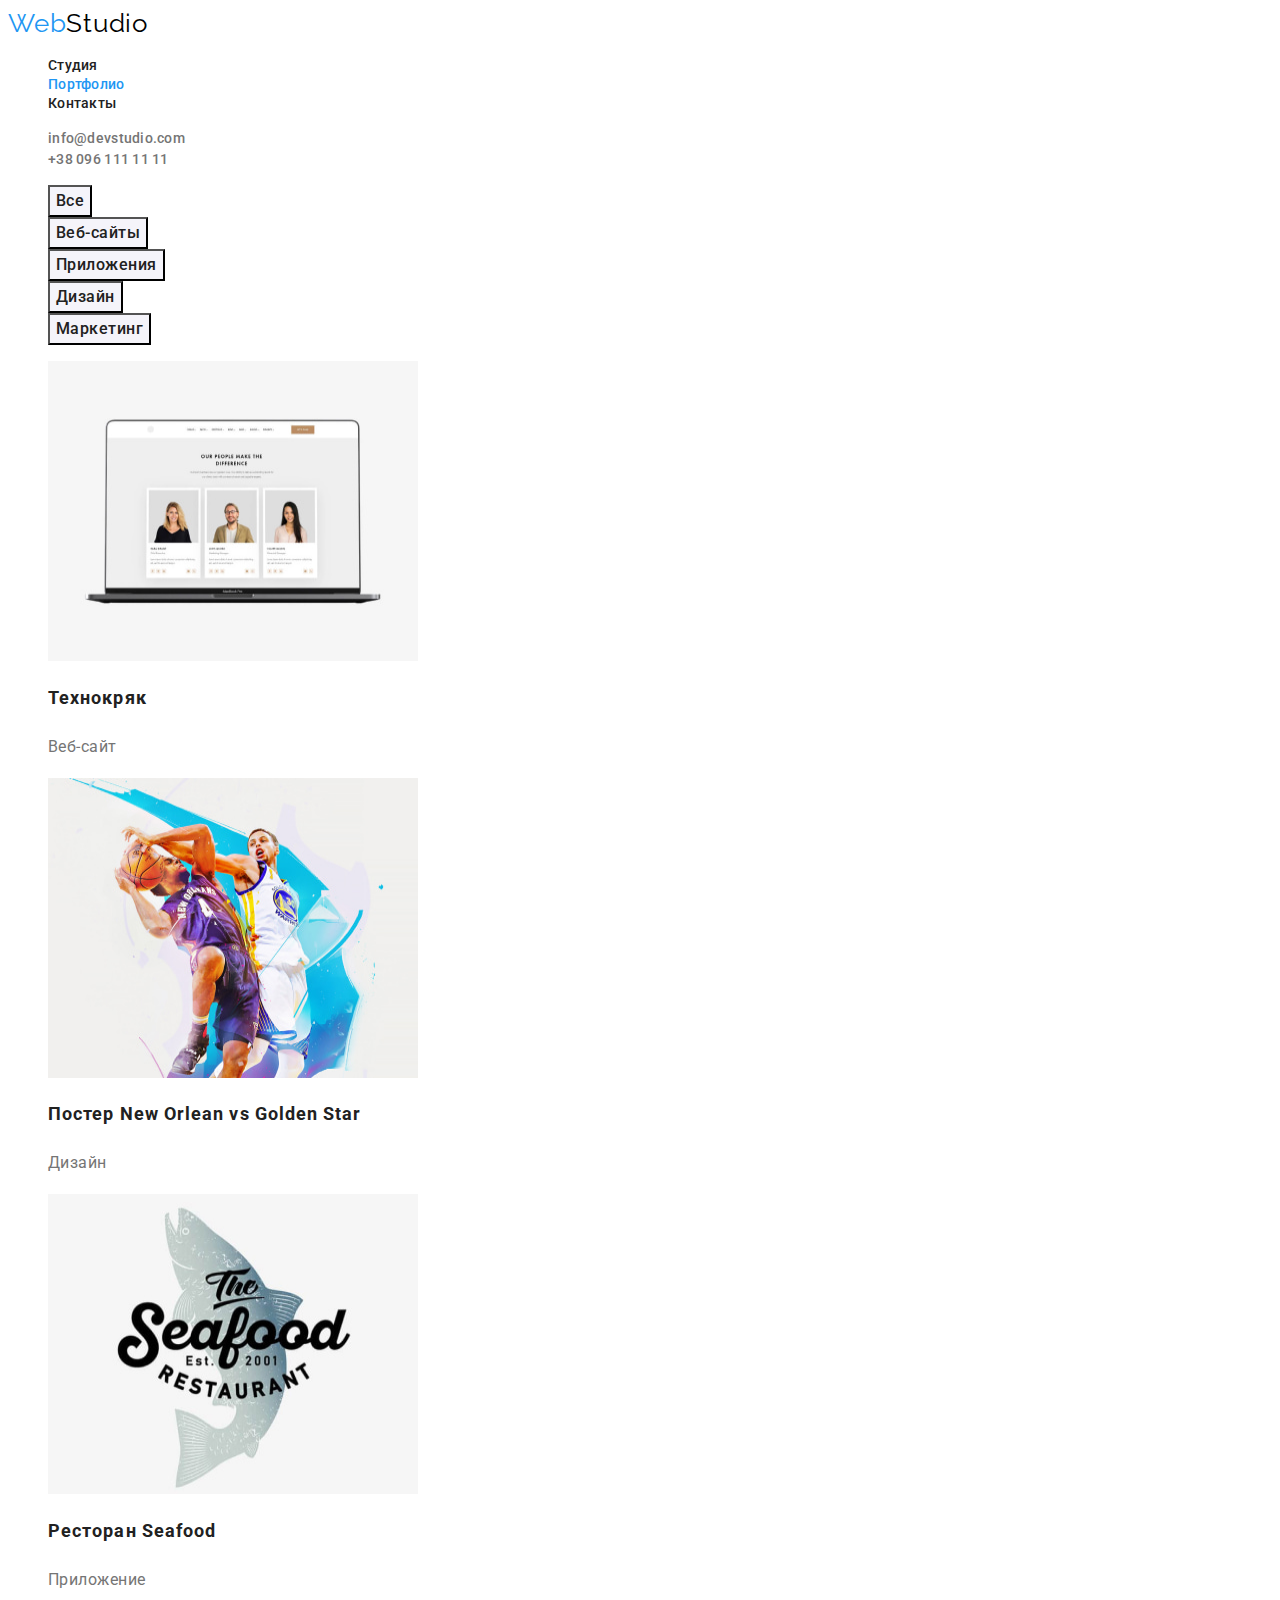
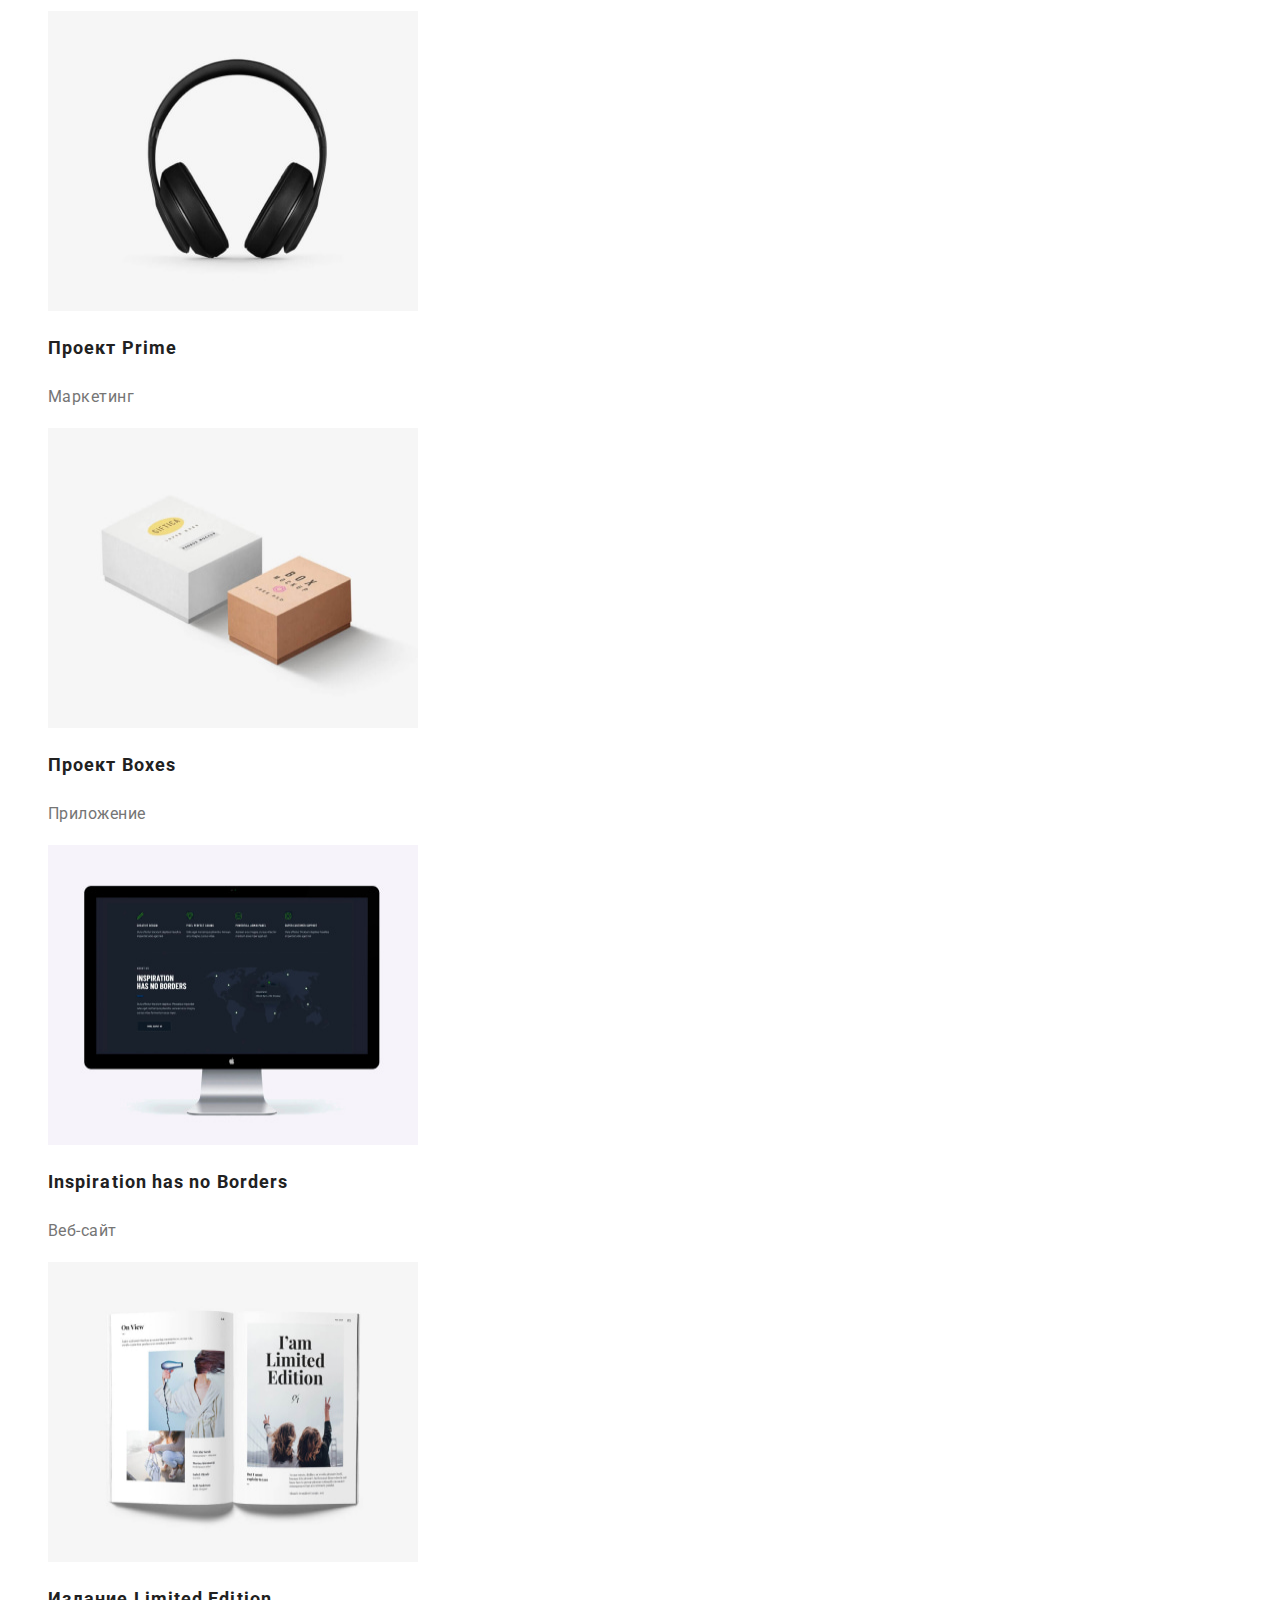
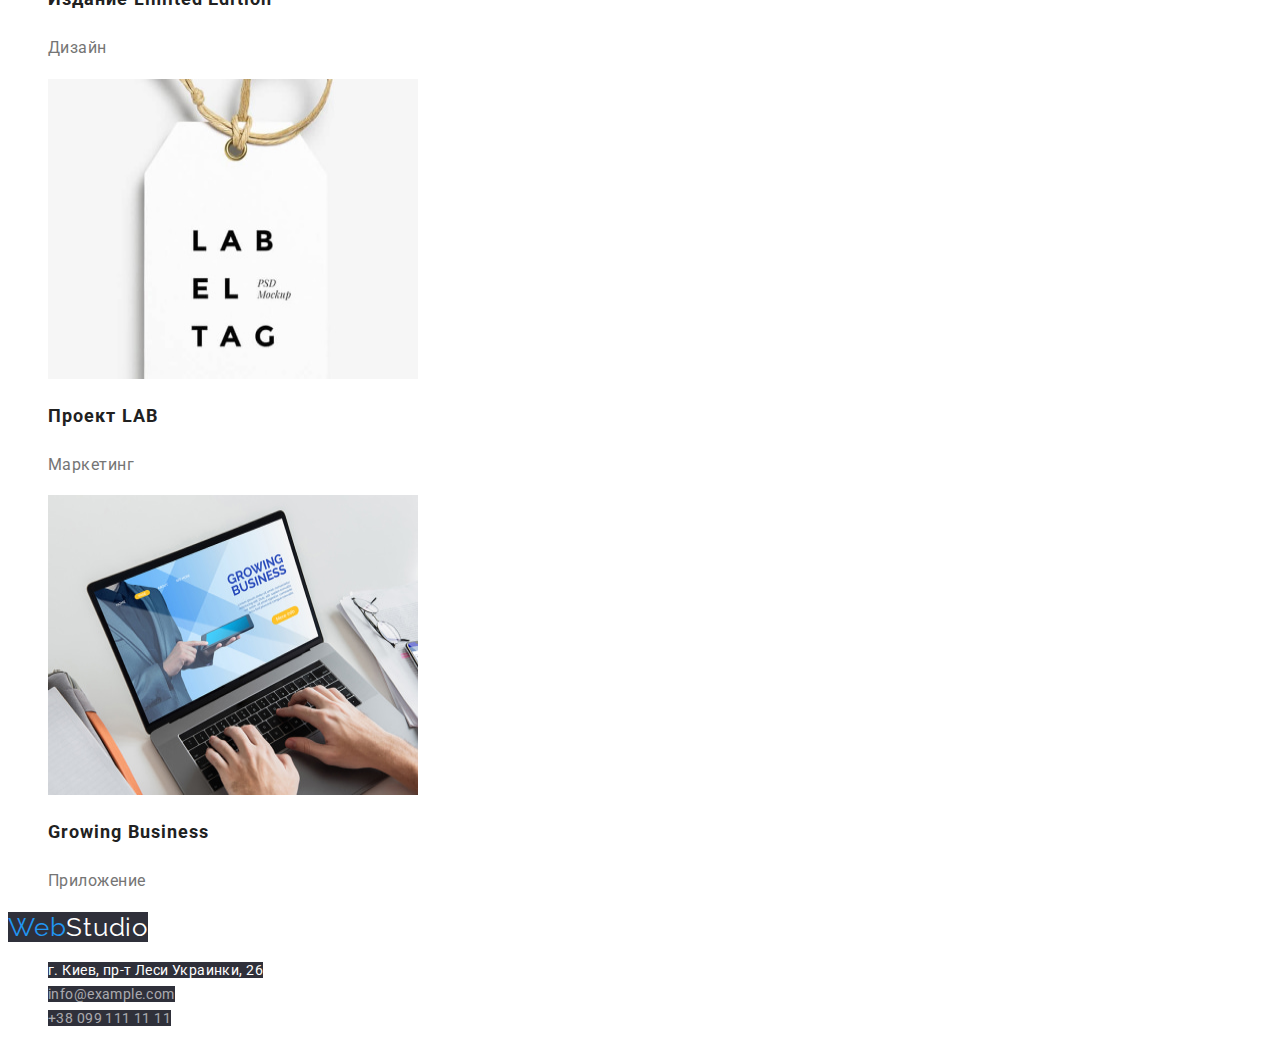
==== portfolio.html @ 9eb0e030 "Initial commit" ====
<!DOCTYPE html>
<html lang="ru">
<head>
    <meta charset="UTF-8">
    <meta http-equiv="X-UA-Compatible" content="IE=edge">
    <meta name="viewport" content="width=device-width, initial-scale=1.0">
    <title>Portfolio</title>
    <link href="https://fonts.googleapis.com/css2?family=Raleway:wght@700&family=Roboto:wght@400;500;700;900&display=swap" rel="stylesheet">
    <link rel="stylesheet" href="./css/styles.css"/>
</head>
<body>
    <header>
        <a class="logo link" href=""><span class="icon">Web</span>Studio</a>

        <nav class="nav">
            <ul class="site-nav list">
                <li><a class="link" href="./index.html">Студия</a></li>
                <li><a class="link current" href="">Портфолио</a></li>
                <li><a class="link" href="">Контакты</a></li>
            </ul>
        </nav>
        <ul class="contacts list">
            <li><a class="link" href="mailto:info@devstudio.com">
            info@devstudio.com</a></li>
            <li><a class="link" href="tel:+380961111111">+38 096 111 11 11</a></li>
        </ul>
    </header>
    <main>
        <section class="portfolio">
            <h1 hidden>Portfolio</h1>
            <ul class="list">
                <li><button class="btn" type="button">Все</button></li>
                <li><button class="btn" type="button">Веб-сайты</button></li>
                <li><button class="btn" type="button">Приложения</button></li>
                <li><button class="btn" type="button">Дизайн</button></li>
                <li><button class="btn" type="button">Маркетинг</button></li>
            </ul>
            <ul class="list">
                <li>
                    <img src="./images/notebook.jpg" alt="technokryak" width="370" height="300"/>
                        <h2 class="portfolio-items">Технокряк</h2>
                            <p class="portfolio-text">Веб-сайт</p>
                </li>
                <li>
                    <img src="./images/basketball.jpg" alt="poster-new-orlean-vs-srat" width="370" height="300">
                        <h2 class="portfolio-items">Постер New Orlean vs Golden Star</h2>
                            <p class="portfolio-text">Дизайн</p>
                </li>
                <li>
                    <img src="./images/restaurant.jpg" alt="seafood" width="370" height="300"/>
                        <h2 class="portfolio-items">Ресторан Seafood</h2>
                            <p class="portfolio-text">Приложение</p>
                </li>
                <li>
                    <img src="./images/headphones.jpg" alt="project-prime" width="370" height="300"/>
                        <h2 class="portfolio-items">Проект Prime</h2>
                            <p class="portfolio-text">Маркетинг</p>
                </li>
                <li>
                    <img src="./images/box.jpg" alt="project-boxes" width="370" height="300"/>
                        <h2 class="portfolio-items">Проект Boxes</h2>
                            <p class="portfolio-text">Приложение</p>
                </li>
                <li>
                    <img src="./images/monitor.jpg" alt="isipiration-has-no-border" width="370" height="300"/>
                        <h2 class="portfolio-items">Inspiration has no Borders</h2>
                            <p class="portfolio-text">Веб-сайт</p>
                </li>
                <li>
                    <img src="./images/book.jpg" alt="limited-edition" width="370" height="300"/>
                        <h2 class="portfolio-items">Издание Limited Edition</h2>
                            <p class="portfolio-text">Дизайн</p>
                </li>
                <li>
                    <img src="./images/labeltag.jpg" alt="project-lab" width="370" height="300"/>
                        <h2 class="portfolio-items">Проект LAB</h2>
                            <p class="portfolio-text">Маркетинг</p>
                </li>
                <li>
                    <img src="./images/growingbusiness.jpg" alt="growing-business" width="370" height="300"/>
                        <h2 class="portfolio-items">Growing Business</h2>
                            <p class="portfolio-text">Приложение</p>
                </li>
            </ul>
        </section>
    </main>

    <footer class="footer">
    <a class="logo-footer link" href=""><span class="icon">Web</span>Studio</a>
    
    <address>
        <ul class="list">
            <li><a class="footer-addres link" href="https://goo.gl/maps/AxwCZDzG8Fguy3GU9">г. Киев, пр-т Леси Украинки,
                    26</a></li>
            <li><a class="footer-contacts link" href="info@example.com">info@example.com</a></li>
            <li><a class="footer-contacts link" href="+380991111111">+38 099 111 11 11</a></li>
        </ul>
    </address>
    </footer>
</body>
</html>
---- css/styles.css ----
:root {
  --primary-text-color: #757575;
  --title-text-color: #212121;
  --accent-color: #2196f3;
  --white-color: #ffffff;
  --section-color: #2f303a;
}

body {
  background-color: var(--white-color);
  color: var(--primary-text-color);
  font-family: Roboto, sans-serif;
}

/*для скрытия маркеров*/
.list {
  list-style: none;
}

/*для скрытия подчеркивания*/
.link {
  text-decoration: none;
}
/*логотип*/
.logo {
  color: #000000;
  font-family: Raleway;
  font-size: 26px;
  line-height: 1.19;
  letter-spacing: 0.03em;
}

.logo span {
  color: var(--accent-color);
}

/*навигация*/
.site-nav a {
  color: var(--title-text-color);
  font-weight: 500;
  font-size: 14px;
  line-height: 1.14;
  letter-spacing: 0.02em;
}
.site-nav a:hover,
.site-nav a:focus {
  color: var(--accent-color);
}

.site-nav .link.current {
  color: var(--accent-color);
}
/*контакты*/
.contacts a {
  color: var(--primary-text-color);
  font-weight: 500;
  font-size: 14px;
  line-height: 1.4;
  letter-spacing: 0.02em;
}
.contacts a:hover,
.contacts a:focus {
  color: var(--accent-color);
}

/*index.html*/
/*hero*/
.hero-title {
  color: var(--white-color);
  background-color: var(--section-color);
  font-weight: 900;
  font-size: 44px;
  line-height: 1.36;

  text-align: center;
  letter-spacing: 0.06em;
  text-transform: uppercase;
}

.hero-button {
  background-color: var(--accent-color);
  color: var(--white-color);
  cursor: pointer;
  font-weight: 700;
  font-size: 16px;
  line-height: 1.88;

  display: flex;
  align-items: center;
  text-align: center;
  letter-spacing: 0.06em;
}

/*Особенности*/
.feature {
  color: var(--title-text-color);
  font-weight: 700;
  font-size: 14px;
  line-height: 1.14;
  letter-spacing: 0.03em;
  text-transform: uppercase;
}

.feature-text {
  font-size: 14px;
  line-height: 1.71;
  letter-spacing: 0.03em;
}

/*чем мы занимаемся & наша команда*/
.section-title {
  color: var(--title-text-color);
  font-weight: 700;
  font-size: 36px;
  line-height: 1.16;
  letter-spacing: 0.03em;
  text-align: center;
}

/*наша команда*/
.section-avatar {
  color: var(--title-text-color);
  font-weight: 500;
  font-size: 16px;
  line-height: 1.19;
  letter-spacing: 0.03em;

  text-align: center;
}

.icon-text {
  font-size: 16px;
  line-height: 1.19;
  letter-spacing: 0.03em;

  text-align: center;
}

/*footer*/
.logo-footer {
  color: var(--white-color);
  background-color: var(--section-color);
  font-family: Raleway;
  font-size: 26px;
  line-height: 1.19;
  letter-spacing: 0.03em;
}

.logo-footer span {
  color: var(--accent-color);
}

.footer-addres {
  font-style: normal;
  color: var(--white-color);
  background-color: var(--section-color);
  font-size: 14px;
  line-height: 1.71;
  letter-spacing: 0.03em;
}

.footer-contacts {
  font-style: normal;
  color: rgba(255, 255, 255, 0.6);
  background-color: var(--section-color);
  font-size: 14px;
  line-height: 1.71;
  letter-spacing: 0.03em;
}

.footer-contacts:hover,
.footer-contacts:focus {
  color: var(--accent-color);
}

/*Portfolio*/
/*buttons*/
.btn {
  background-color: #f5f4fa;
  color: var(--title-text-color);
  cursor: pointer;
  font-family: inherit;
  font-weight: 500;
  font-size: 16px;
  line-height: 1.62;
  letter-spacing: 0.03em;

  text-align: center;
}

.btn:hover,
.btn:focus {
  background-color: var(--accent-color);
  color: var(--white-color);
}

/*галлерея фото*/
.portfolio-items {
  color: var(--title-text-color);
  font-weight: 700;
  font-size: 18px;
  line-height: 2;

  letter-spacing: 0.06em;
}

.portfolio-text {
  font-size: 16px;
  line-height: 1.87;
  letter-spacing: 0.03em;
}
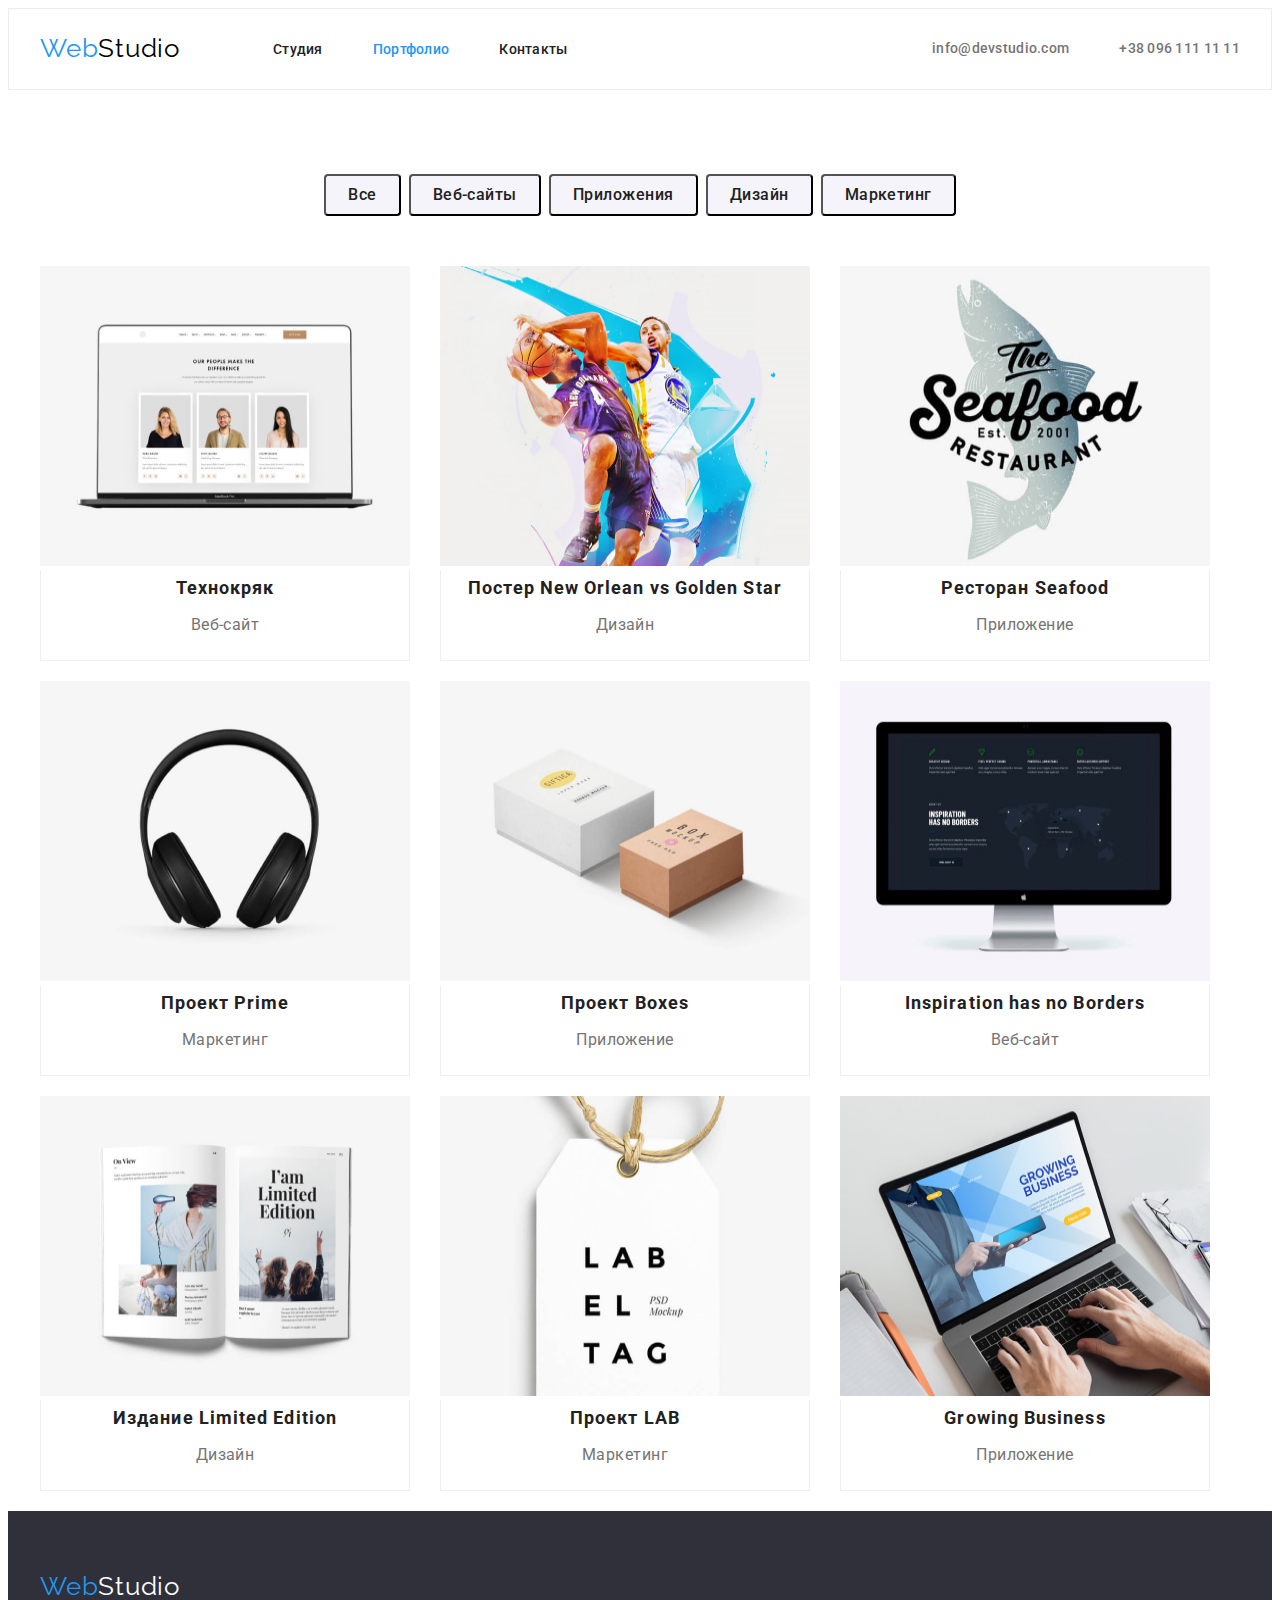
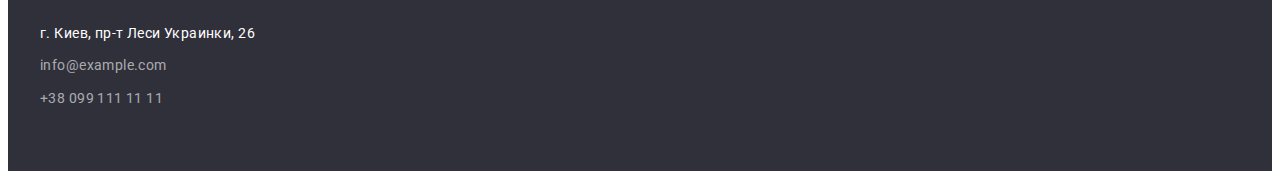
==== commit 5f4b0f86: "creat flex" ====
--- a/portfolio.html
+++ b/portfolio.html
@@ -1,101 +1,155 @@
 <!DOCTYPE html>
 <html lang="ru">
-<head>
-    <meta charset="UTF-8">
-    <meta http-equiv="X-UA-Compatible" content="IE=edge">
-    <meta name="viewport" content="width=device-width, initial-scale=1.0">
+  <head>
+    <meta charset="UTF-8" />
+    <meta http-equiv="X-UA-Compatible" content="IE=edge" />
+    <meta name="viewport" content="width=device-width, initial-scale=1.0" />
     <title>Portfolio</title>
-    <link href="https://fonts.googleapis.com/css2?family=Raleway:wght@700&family=Roboto:wght@400;500;700;900&display=swap" rel="stylesheet">
-    <link rel="stylesheet" href="./css/styles.css"/>
-</head>
-<body>
-    <header>
-        <a class="logo link" href=""><span class="icon">Web</span>Studio</a>
-
+    <link
+      href="https://fonts.googleapis.com/css2?family=Raleway:wght@700&family=Roboto:wght@400;500;700;900&display=swap"
+      rel="stylesheet"
+    />
+    <link
+      rel="stylesheet"
+      href="https://cdnjs.cloudflare.com/ajax/libs/modern-normalize/1.1.0/modern-normalize.min.css"
+      integrity="sha512-wpPYUAdjBVSE4KJnH1VR1HeZfpl1ub8YT/NKx4PuQ5NmX2tKuGu6U/JRp5y+Y8XG2tV+wKQpNHVUX03MfMFn9Q=="
+      crossorigin="anonymous"
+      referrerpolicy="no-referrer"
+    />
+    <link rel="stylesheet" href="./css/styles.css" />
+  </head>
+  <body>
+    <header class="portfolio-header header">
+      <div class="container main-nav">
+        <a class="logo link" href=""><span class="logo-icon">Web</span>Studio</a>
         <nav class="nav">
-            <ul class="site-nav list">
-                <li><a class="link" href="./index.html">Студия</a></li>
-                <li><a class="link current" href="">Портфолио</a></li>
-                <li><a class="link" href="">Контакты</a></li>
-            </ul>
+          <ul class="site-nav list">
+            <li><a class="link" href="./index.html">Студия</a></li>
+            <li><a class="link current" href="./portfolio.html">Портфолио</a></li>
+            <li><a class="link" href="">Контакты</a></li>
+          </ul>
         </nav>
         <ul class="contacts list">
-            <li><a class="link" href="mailto:info@devstudio.com">
-            info@devstudio.com</a></li>
-            <li><a class="link" href="tel:+380961111111">+38 096 111 11 11</a></li>
+          <li><a class="link" href="mailto:info@devstudio.com"> info@devstudio.com</a></li>
+          <li><a class="link" href="tel:+380961111111">+38 096 111 11 11</a></li>
         </ul>
+      </div>
     </header>
     <main>
-        <section class="portfolio">
-            <h1 hidden>Portfolio</h1>
-            <ul class="list">
-                <li><button class="btn" type="button">Все</button></li>
-                <li><button class="btn" type="button">Веб-сайты</button></li>
-                <li><button class="btn" type="button">Приложения</button></li>
-                <li><button class="btn" type="button">Дизайн</button></li>
-                <li><button class="btn" type="button">Маркетинг</button></li>
-            </ul>
-            <ul class="list">
-                <li>
-                    <img src="./images/notebook.jpg" alt="technokryak" width="370" height="300"/>
-                        <h2 class="portfolio-items">Технокряк</h2>
-                            <p class="portfolio-text">Веб-сайт</p>
-                </li>
-                <li>
-                    <img src="./images/basketball.jpg" alt="poster-new-orlean-vs-srat" width="370" height="300">
-                        <h2 class="portfolio-items">Постер New Orlean vs Golden Star</h2>
-                            <p class="portfolio-text">Дизайн</p>
-                </li>
-                <li>
-                    <img src="./images/restaurant.jpg" alt="seafood" width="370" height="300"/>
-                        <h2 class="portfolio-items">Ресторан Seafood</h2>
-                            <p class="portfolio-text">Приложение</p>
-                </li>
-                <li>
-                    <img src="./images/headphones.jpg" alt="project-prime" width="370" height="300"/>
-                        <h2 class="portfolio-items">Проект Prime</h2>
-                            <p class="portfolio-text">Маркетинг</p>
-                </li>
-                <li>
-                    <img src="./images/box.jpg" alt="project-boxes" width="370" height="300"/>
-                        <h2 class="portfolio-items">Проект Boxes</h2>
-                            <p class="portfolio-text">Приложение</p>
-                </li>
-                <li>
-                    <img src="./images/monitor.jpg" alt="isipiration-has-no-border" width="370" height="300"/>
-                        <h2 class="portfolio-items">Inspiration has no Borders</h2>
-                            <p class="portfolio-text">Веб-сайт</p>
-                </li>
-                <li>
-                    <img src="./images/book.jpg" alt="limited-edition" width="370" height="300"/>
-                        <h2 class="portfolio-items">Издание Limited Edition</h2>
-                            <p class="portfolio-text">Дизайн</p>
-                </li>
-                <li>
-                    <img src="./images/labeltag.jpg" alt="project-lab" width="370" height="300"/>
-                        <h2 class="portfolio-items">Проект LAB</h2>
-                            <p class="portfolio-text">Маркетинг</p>
-                </li>
-                <li>
-                    <img src="./images/growingbusiness.jpg" alt="growing-business" width="370" height="300"/>
-                        <h2 class="portfolio-items">Growing Business</h2>
-                            <p class="portfolio-text">Приложение</p>
-                </li>
-            </ul>
-        </section>
+      <section class="portfolio">
+        <div class="container">
+          <h1 hidden>Portfolio</h1>
+          <ul class="btn-list list">
+            <li class="btn-items"><button class="btn" type="button">Все</button></li>
+            <li class="btn-items"><button class="btn" type="button">Веб-сайты</button></li>
+            <li class="btn-items"><button class="btn" type="button">Приложения</button></li>
+            <li class="btn-items"><button class="btn" type="button">Дизайн</button></li>
+            <li class="btn-items"><button class="btn" type="button">Маркетинг</button></li>
+          </ul>
+        </div>
+        <div class="container">
+          <ul class="photo-list list">
+            <li class="photo">
+              <img src="./images/notebook.jpg" alt="technokryak" width="370" height="300" />
+              <div class="border">
+                <h2 class="portfolio-items">Технокряк</h2>
+                <p class="portfolio-text">Веб-сайт</p>
+              </div>
+            </li>
+            <li class="photo">
+              <img
+                src="./images/basketball.jpg"
+                alt="poster-new-orlean-vs-srat"
+                width="370"
+                height="300"
+              />
+              <div class="border">
+                <h2 class="portfolio-items">Постер New Orlean vs Golden Star</h2>
+                <p class="portfolio-text">Дизайн</p>
+              </div>
+            </li>
+            <li class="photo">
+              <img src="./images/restaurant.jpg" alt="seafood" width="370" height="300" />
+              <div class="border">
+                <h2 class="portfolio-items">Ресторан Seafood</h2>
+                <p class="portfolio-text">Приложение</p>
+              </div>
+            </li>
+            <li class="photo">
+              <img src="./images/headphones.jpg" alt="project-prime" width="370" height="300" />
+              <div class="border">
+                <h2 class="portfolio-items">Проект Prime</h2>
+                <p class="portfolio-text">Маркетинг</p>
+              </div>
+            </li>
+            <li class="photo">
+              <img src="./images/box.jpg" alt="project-boxes" width="370" height="300" />
+              <div class="border">
+                <h2 class="portfolio-items">Проект Boxes</h2>
+                <p class="portfolio-text">Приложение</p>
+              </div>
+            </li>
+            <li class="photo">
+              <img
+                src="./images/monitor.jpg"
+                alt="isipiration-has-no-border"
+                width="370"
+                height="300"
+              />
+              <div class="border">
+                <h2 class="portfolio-items">Inspiration has no Borders</h2>
+                <p class="portfolio-text">Веб-сайт</p>
+              </div>
+            </li>
+            <li class="photo">
+              <img src="./images/book.jpg" alt="limited-edition" width="370" height="300" />
+              <div class="border">
+                <h2 class="portfolio-items">Издание Limited Edition</h2>
+                <p class="portfolio-text">Дизайн</p>
+              </div>
+            </li>
+            <li class="photo">
+              <img src="./images/labeltag.jpg" alt="project-lab" width="370" height="300" />
+              <div class="border">
+                <h2 class="portfolio-items">Проект LAB</h2>
+                <p class="portfolio-text">Маркетинг</p>
+              </div>
+            </li>
+            <li class="photo">
+              <img
+                src="./images/growingbusiness.jpg"
+                alt="growing-business"
+                width="370"
+                height="300"
+              />
+              <div class="border">
+                <h2 class="portfolio-items">Growing Business</h2>
+                <p class="portfolio-text">Приложение</p>
+              </div>
+            </li>
+          </ul>
+        </div>
+      </section>
     </main>
 
     <footer class="footer">
-    <a class="logo-footer link" href=""><span class="icon">Web</span>Studio</a>
-    
-    <address>
-        <ul class="list">
-            <li><a class="footer-addres link" href="https://goo.gl/maps/AxwCZDzG8Fguy3GU9">г. Киев, пр-т Леси Украинки,
-                    26</a></li>
-            <li><a class="footer-contacts link" href="info@example.com">info@example.com</a></li>
+      <div class="container">
+        <a class="logo-footer link" href=""><span class="footer-icon">Web</span>Studio</a>
+
+        <address>
+          <ul class="footer-list list">
+            <li class="footer-items">
+              <a class="footer-addres link" href="https://goo.gl/maps/AxwCZDzG8Fguy3GU9"
+                >г. Киев, пр-т Леси Украинки, 26</a
+              >
+            </li>
+            <li class="footer-items">
+              <a class="footer-contacts link" href="info@example.com">info@example.com</a>
+            </li>
             <li><a class="footer-contacts link" href="+380991111111">+38 099 111 11 11</a></li>
-        </ul>
-    </address>
+          </ul>
+        </address>
+      </div>
     </footer>
-</body>
-</html>+  </body>
+</html>
--- a/css/styles.css
+++ b/css/styles.css
@@ -12,17 +12,33 @@
   font-family: Roboto, sans-serif;
 }
 
-/*для скрытия маркеров*/
+/*для скрытия маркеров и боковых отступов*/
 .list {
   list-style: none;
+  padding: 0;
+  margin: 0;
 }
 
 /*для скрытия подчеркивания*/
 .link {
   text-decoration: none;
 }
+
+/* для центрирования и ограничечения контента по ширине */
+.container {
+  width: 1200px;
+  margin: 0 auto;
+  padding-left: 15px;
+  padding-right: 15px;
+}
+
+.section {
+  padding: 94px 0;
+}
+
 /*логотип*/
 .logo {
+  margin-right: 93px;
   color: #000000;
   font-family: Raleway;
   font-size: 26px;
@@ -30,11 +46,25 @@
   letter-spacing: 0.03em;
 }
 
-.logo span {
+.logo-icon {
   color: var(--accent-color);
 }
 
 /*навигация*/
+.main-nav {
+  display: flex;
+  align-items: center;
+  padding-top: 24px;
+  padding-bottom: 25px;
+}
+.site-nav {
+  display: flex;
+}
+
+.site-nav > li:not(:last-child) {
+  margin-right: 50px;
+}
+
 .site-nav a {
   color: var(--title-text-color);
   font-weight: 500;
@@ -51,6 +81,15 @@
   color: var(--accent-color);
 }
 /*контакты*/
+.contacts {
+  display: flex;
+  margin-left: auto;
+}
+
+.contacts > li:not(:last-child) {
+  margin-right: 50px;
+}
+
 .contacts a {
   color: var(--primary-text-color);
   font-weight: 500;
@@ -58,40 +97,79 @@
   line-height: 1.4;
   letter-spacing: 0.02em;
 }
+
 .contacts a:hover,
 .contacts a:focus {
   color: var(--accent-color);
 }
 
 /*index.html*/
+
 /*hero*/
+.hero {
+  text-align: center;
+  margin: 0 auto;
+  background-color: var(--section-color);
+}
+
 .hero-title {
+  margin-top: 0;
+  margin-bottom: 30px;
+  padding-top: 200px;
+
   color: var(--white-color);
-  background-color: var(--section-color);
   font-weight: 900;
   font-size: 44px;
   line-height: 1.36;
-
-  text-align: center;
   letter-spacing: 0.06em;
   text-transform: uppercase;
 }
 
 .hero-button {
+  margin-bottom: 200px;
+  align-items: center;
+  text-align: center;
+  letter-spacing: 0.06em;
+
+  padding: 10px 32px;
+  min-width: 200px;
+  min-height: 50px;
+  box-shadow: 0px 4px 4px rgba(0, 0, 0, 0.15);
+  border-radius: 4px;
+
   background-color: var(--accent-color);
   color: var(--white-color);
   cursor: pointer;
   font-weight: 700;
   font-size: 16px;
   line-height: 1.88;
-
-  display: flex;
-  align-items: center;
-  text-align: center;
-  letter-spacing: 0.06em;
+}
+
+.hero-button:hover,
+.hero-button:focus {
+  background-color: #188ce8;
 }
 
 /*Особенности*/
+.section-feature {
+  margin-top: 0;
+  margin-bottom: 0;
+}
+
+.feature-list {
+  display: flex;
+  flex-wrap: wrap;
+}
+
+.feature-item {
+  width: 270px;
+  margin-right: 30px;
+}
+
+.feature-item:last-child {
+  margin-right: 0;
+}
+
 .feature {
   color: var(--title-text-color);
   font-weight: 700;
@@ -99,16 +177,26 @@
   line-height: 1.14;
   letter-spacing: 0.03em;
   text-transform: uppercase;
+  margin-top: 0;
+  margin-bottom: 10px;
 }
 
 .feature-text {
   font-size: 14px;
   line-height: 1.71;
   letter-spacing: 0.03em;
+  margin-top: 0;
+  margin-bottom: 0;
 }
 
 /*чем мы занимаемся & наша команда*/
+.work {
+  padding: 0;
+}
 .section-title {
+  margin-top: 0;
+  margin-bottom: 50px;
+
   color: var(--title-text-color);
   font-weight: 700;
   font-size: 36px;
@@ -117,8 +205,43 @@
   text-align: center;
 }
 
+.box-item {
+  display: flex;
+  flex-wrap: wrap;
+}
+.box {
+  padding-bottom: 94px;
+  margin-right: 30px;
+}
+
+.box:last-child {
+  margin-right: 0;
+}
+
 /*наша команда*/
+.comand {
+  background-color: #f5f4fa;
+  margin-top: 0;
+  margin-bottom: 0;
+}
+
+.icon {
+  display: flex;
+  flex-wrap: wrap;
+}
+
+.icon-items {
+  margin-right: 30px;
+}
+
+.icon-items:last-child {
+  margin-right: 0;
+}
+
 .section-avatar {
+  margin-top: 30px;
+  margin-bottom: 0;
+
   color: var(--title-text-color);
   font-weight: 500;
   font-size: 16px;
@@ -129,6 +252,10 @@
 }
 
 .icon-text {
+  margin-top: 10px;
+  margin-bottom: 0;
+  padding-bottom: 30px;
+
   font-size: 16px;
   line-height: 1.19;
   letter-spacing: 0.03em;
@@ -137,17 +264,33 @@
 }
 
 /*footer*/
+.footer {
+  display: flex;
+  margin: 0 auto;
+  padding: 60px 0;
+  background-color: var(--section-color);
+}
+
 .logo-footer {
+  margin-bottom: 20px;
   color: var(--white-color);
-  background-color: var(--section-color);
   font-family: Raleway;
   font-size: 26px;
   line-height: 1.19;
   letter-spacing: 0.03em;
 }
 
-.logo-footer span {
-  color: var(--accent-color);
+.footer-icon {
+  color: var(--accent-color);
+}
+
+.footer-list {
+  margin-top: 20px;
+}
+
+.footer-items {
+  /* margin-top: 20px; */
+  margin-bottom: 9px;
 }
 
 .footer-addres {
@@ -160,6 +303,7 @@
 }
 
 .footer-contacts {
+  margin-bottom: 9px;
   font-style: normal;
   color: rgba(255, 255, 255, 0.6);
   background-color: var(--section-color);
@@ -175,7 +319,35 @@
 
 /*Portfolio*/
 /*buttons*/
+
+.portfolio {
+  text-align: center;
+}
+
+.portfolio-header {
+  border: 1px solid #ececec;
+}
+
+.btn-list {
+  display: flex;
+  flex-wrap: wrap;
+  justify-content: center;
+}
+
+.btn-items {
+  margin-right: 8px;
+}
+
+.btn-items:last-child {
+  margin-right: 0;
+}
+
 .btn {
+  margin-top: 84px;
+  margin-bottom: 50px;
+  padding: 6px 22px;
+  border-radius: 4px;
+
   background-color: #f5f4fa;
   color: var(--title-text-color);
   cursor: pointer;
@@ -194,8 +366,24 @@
   color: var(--white-color);
 }
 
+.photo-list {
+  display: flex;
+  flex-wrap: wrap;
+}
+
+.photo {
+  margin-bottom: 20px;
+  margin-right: 30px;
+}
+
+.photo:nth-child(3n) {
+  margin-right: 0;
+}
+
 /*галлерея фото*/
 .portfolio-items {
+  margin-top: 0;
+  margin-bottom: 4px;
   color: var(--title-text-color);
   font-weight: 700;
   font-size: 18px;
@@ -205,7 +393,14 @@
 }
 
 .portfolio-text {
+  margin-top: 0;
+  margin-bottom: 20px;
   font-size: 16px;
   line-height: 1.87;
   letter-spacing: 0.03em;
 }
+.border {
+  border-left: 1px solid #eeeeee;
+  border-right: 1px solid #eeeeee;
+  border-bottom: 1px solid #eeeeee;
+}
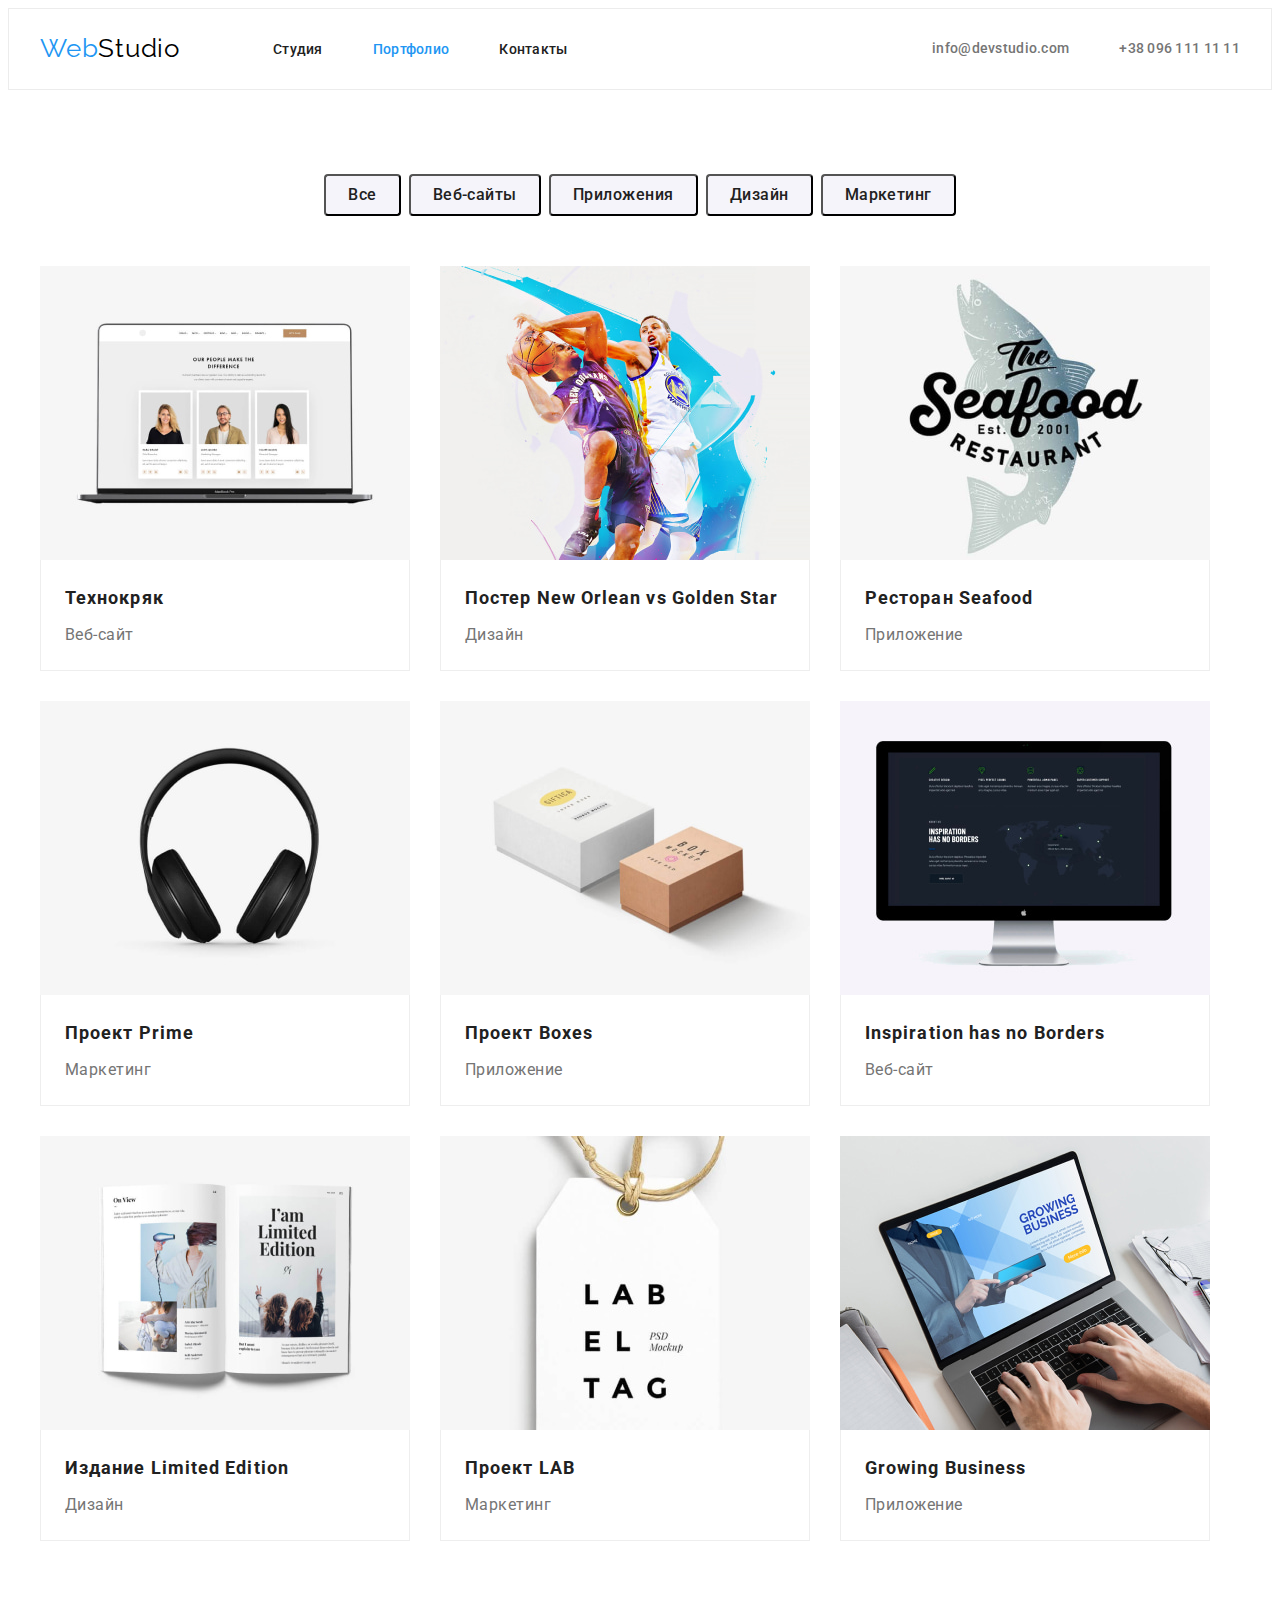
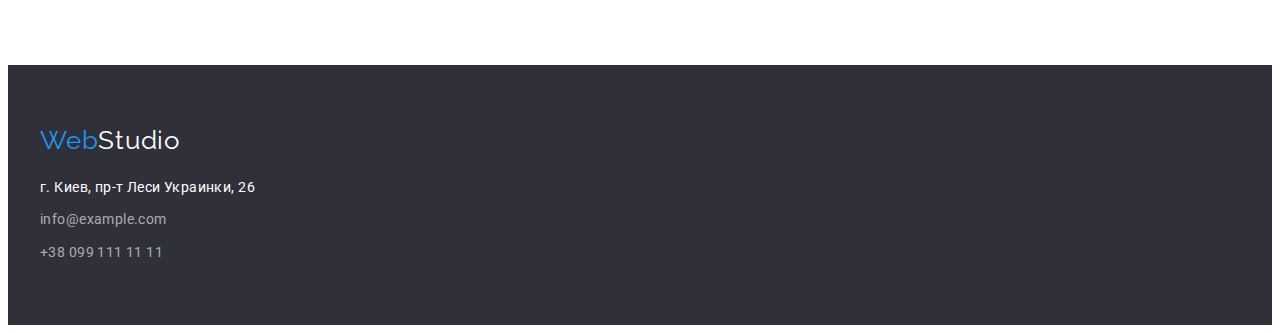
==== commit 4fa45cf1: "display block" ====
--- a/portfolio.html
+++ b/portfolio.html
@@ -19,7 +19,7 @@
     <link rel="stylesheet" href="./css/styles.css" />
   </head>
   <body>
-    <header class="portfolio-header header">
+    <header class="header">
       <div class="container main-nav">
         <a class="logo link" href=""><span class="logo-icon">Web</span>Studio</a>
         <nav class="nav">
@@ -36,96 +36,164 @@
       </div>
     </header>
     <main>
-      <section class="portfolio">
+      <section class="portfolio section">
         <div class="container">
+          <!--фильтр-->
           <h1 hidden>Portfolio</h1>
           <ul class="btn-list list">
-            <li class="btn-items"><button class="btn" type="button">Все</button></li>
-            <li class="btn-items"><button class="btn" type="button">Веб-сайты</button></li>
-            <li class="btn-items"><button class="btn" type="button">Приложения</button></li>
-            <li class="btn-items"><button class="btn" type="button">Дизайн</button></li>
-            <li class="btn-items"><button class="btn" type="button">Маркетинг</button></li>
-          </ul>
-        </div>
-        <div class="container">
+            <li class="btn-items">
+              <button class="btn" type="button">Все</button>
+            </li>
+            <li class="btn-items">
+              <button class="btn" type="button">Веб-сайты</button>
+            </li>
+            <li class="btn-items">
+              <button class="btn" type="button">Приложения</button>
+            </li>
+            <li class="btn-items">
+              <button class="btn" type="button">Дизайн</button>
+            </li>
+            <li class="btn-items">
+              <button class="btn" type="button">Маркетинг</button>
+            </li>
+          </ul>
+
+          <!--Галерея фото-->
           <ul class="photo-list list">
             <li class="photo">
-              <img src="./images/notebook.jpg" alt="technokryak" width="370" height="300" />
-              <div class="border">
-                <h2 class="portfolio-items">Технокряк</h2>
-                <p class="portfolio-text">Веб-сайт</p>
-              </div>
-            </li>
-            <li class="photo">
-              <img
-                src="./images/basketball.jpg"
-                alt="poster-new-orlean-vs-srat"
-                width="370"
-                height="300"
-              />
-              <div class="border">
-                <h2 class="portfolio-items">Постер New Orlean vs Golden Star</h2>
-                <p class="portfolio-text">Дизайн</p>
-              </div>
-            </li>
-            <li class="photo">
-              <img src="./images/restaurant.jpg" alt="seafood" width="370" height="300" />
-              <div class="border">
-                <h2 class="portfolio-items">Ресторан Seafood</h2>
-                <p class="portfolio-text">Приложение</p>
-              </div>
-            </li>
-            <li class="photo">
-              <img src="./images/headphones.jpg" alt="project-prime" width="370" height="300" />
-              <div class="border">
-                <h2 class="portfolio-items">Проект Prime</h2>
-                <p class="portfolio-text">Маркетинг</p>
-              </div>
-            </li>
-            <li class="photo">
-              <img src="./images/box.jpg" alt="project-boxes" width="370" height="300" />
-              <div class="border">
-                <h2 class="portfolio-items">Проект Boxes</h2>
-                <p class="portfolio-text">Приложение</p>
-              </div>
-            </li>
-            <li class="photo">
-              <img
-                src="./images/monitor.jpg"
-                alt="isipiration-has-no-border"
-                width="370"
-                height="300"
-              />
-              <div class="border">
-                <h2 class="portfolio-items">Inspiration has no Borders</h2>
-                <p class="portfolio-text">Веб-сайт</p>
-              </div>
-            </li>
-            <li class="photo">
-              <img src="./images/book.jpg" alt="limited-edition" width="370" height="300" />
-              <div class="border">
-                <h2 class="portfolio-items">Издание Limited Edition</h2>
-                <p class="portfolio-text">Дизайн</p>
-              </div>
-            </li>
-            <li class="photo">
-              <img src="./images/labeltag.jpg" alt="project-lab" width="370" height="300" />
-              <div class="border">
-                <h2 class="portfolio-items">Проект LAB</h2>
-                <p class="portfolio-text">Маркетинг</p>
-              </div>
-            </li>
-            <li class="photo">
-              <img
-                src="./images/growingbusiness.jpg"
-                alt="growing-business"
-                width="370"
-                height="300"
-              />
-              <div class="border">
-                <h2 class="portfolio-items">Growing Business</h2>
-                <p class="portfolio-text">Приложение</p>
-              </div>
+              <a class="link" href="">
+                <img
+                  class="image"
+                  src="./images/notebook.jpg"
+                  alt="technokryak"
+                  width="370"
+                  height="294"
+                />
+                <div class="border">
+                  <h2 class="portfolio-items">Технокряк</h2>
+                  <p class="portfolio-text">Веб-сайт</p>
+                </div>
+              </a>
+            </li>
+            <li class="photo">
+              <a class="link" href="">
+                <img
+                  class="image"
+                  src="./images/basketball.jpg"
+                  alt="poster-new-orlean-vs-srat"
+                  width="370"
+                  height="294"
+                />
+                <div class="border">
+                  <h2 class="portfolio-items">Постер New Orlean vs Golden Star</h2>
+                  <p class="portfolio-text">Дизайн</p>
+                </div>
+              </a>
+            </li>
+            <li class="photo">
+              <a class="link" href="">
+                <img
+                  class="image"
+                  src="./images/restaurant.jpg"
+                  alt="seafood"
+                  width="370"
+                  height="294"
+                />
+                <div class="border">
+                  <h2 class="portfolio-items">Ресторан Seafood</h2>
+                  <p class="portfolio-text">Приложение</p>
+                </div>
+              </a>
+            </li>
+            <li class="photo">
+              <a class="link" href="">
+                <img
+                  class="image"
+                  src="./images/headphones.jpg"
+                  alt="project-prime"
+                  width="370"
+                  height="294"
+                />
+                <div class="border">
+                  <h2 class="portfolio-items">Проект Prime</h2>
+                  <p class="portfolio-text">Маркетинг</p>
+                </div>
+              </a>
+            </li>
+            <li class="photo">
+              <a class="link" href="">
+                <img
+                  class="image"
+                  src="./images/box.jpg"
+                  alt="project-boxes"
+                  width="370"
+                  height="294"
+                />
+                <div class="border">
+                  <h2 class="portfolio-items">Проект Boxes</h2>
+                  <p class="portfolio-text">Приложение</p>
+                </div>
+              </a>
+            </li>
+            <li class="photo">
+              <a class="link" href="">
+                <img
+                  class="image"
+                  src="./images/monitor.jpg"
+                  alt="isipiration-has-no-border"
+                  width="370"
+                  height="294"
+                />
+                <div class="border">
+                  <h2 class="portfolio-items">Inspiration has no Borders</h2>
+                  <p class="portfolio-text">Веб-сайт</p>
+                </div>
+              </a>
+            </li>
+            <li class="photo">
+              <a class="link" href="">
+                <img
+                  class="image"
+                  src="./images/book.jpg"
+                  alt="limited-edition"
+                  width="370"
+                  height="294"
+                />
+                <div class="border">
+                  <h2 class="portfolio-items">Издание Limited Edition</h2>
+                  <p class="portfolio-text">Дизайн</p>
+                </div>
+              </a>
+            </li>
+            <li class="photo">
+              <a class="link" href="">
+                <img
+                  class="image"
+                  src="./images/labeltag.jpg"
+                  alt="project-lab"
+                  width="370"
+                  height="294"
+                />
+                <div class="border">
+                  <h2 class="portfolio-items">Проект LAB</h2>
+                  <p class="portfolio-text">Маркетинг</p>
+                </div>
+              </a>
+            </li>
+            <li class="photo">
+              <a class="link" href="">
+                <img
+                  class="image"
+                  src="./images/growingbusiness.jpg"
+                  alt="growing-business"
+                  width="370"
+                  height="294"
+                />
+                <div class="border">
+                  <h2 class="portfolio-items">Growing Business</h2>
+                  <p class="portfolio-text">Приложение</p>
+                </div>
+              </a>
             </li>
           </ul>
         </div>
--- a/css/styles.css
+++ b/css/styles.css
@@ -32,6 +32,7 @@
   padding-right: 15px;
 }
 
+/* Верхний и нижний отступ */
 .section {
   padding: 94px 0;
 }
@@ -103,6 +104,11 @@
   color: var(--accent-color);
 }
 
+/* рамка под хедером */
+.header {
+  border: 1px solid #ececec;
+}
+
 /*index.html*/
 
 /*hero*/
@@ -232,6 +238,10 @@
 
 .icon-items {
   margin-right: 30px;
+  background-color: #ffffff;
+  box-shadow: 0px 1px 3px rgba(0, 0, 0, 0.12), 0px 1px 1px rgba(0, 0, 0, 0.14),
+    0px 2px 1px rgba(0, 0, 0, 0.2);
+  border-radius: 0px 0px 4px 4px;
 }
 
 .icon-items:last-child {
@@ -322,10 +332,7 @@
 
 .portfolio {
   text-align: center;
-}
-
-.portfolio-header {
-  border: 1px solid #ececec;
+  padding-top: 0;
 }
 
 .btn-list {
@@ -372,8 +379,16 @@
 }
 
 .photo {
-  margin-bottom: 20px;
   margin-right: 30px;
+  margin-bottom: 30px;
+}
+
+.image {
+  display: block;
+}
+
+.photo > .link {
+  margin-bottom: 0;
 }
 
 .photo:nth-child(3n) {
@@ -382,8 +397,8 @@
 
 /*галлерея фото*/
 .portfolio-items {
-  margin-top: 0;
-  margin-bottom: 4px;
+  margin: 0px 24px 4px 24px;
+  padding-top: 20px;
   color: var(--title-text-color);
   font-weight: 700;
   font-size: 18px;
@@ -393,13 +408,16 @@
 }
 
 .portfolio-text {
-  margin-top: 0;
-  margin-bottom: 20px;
+  margin: 0 24px 20px 24px;
   font-size: 16px;
   line-height: 1.87;
   letter-spacing: 0.03em;
-}
+  color: var(--primary-text-color);
+}
+
 .border {
+  text-align: left;
+  margin-top: 0;
   border-left: 1px solid #eeeeee;
   border-right: 1px solid #eeeeee;
   border-bottom: 1px solid #eeeeee;
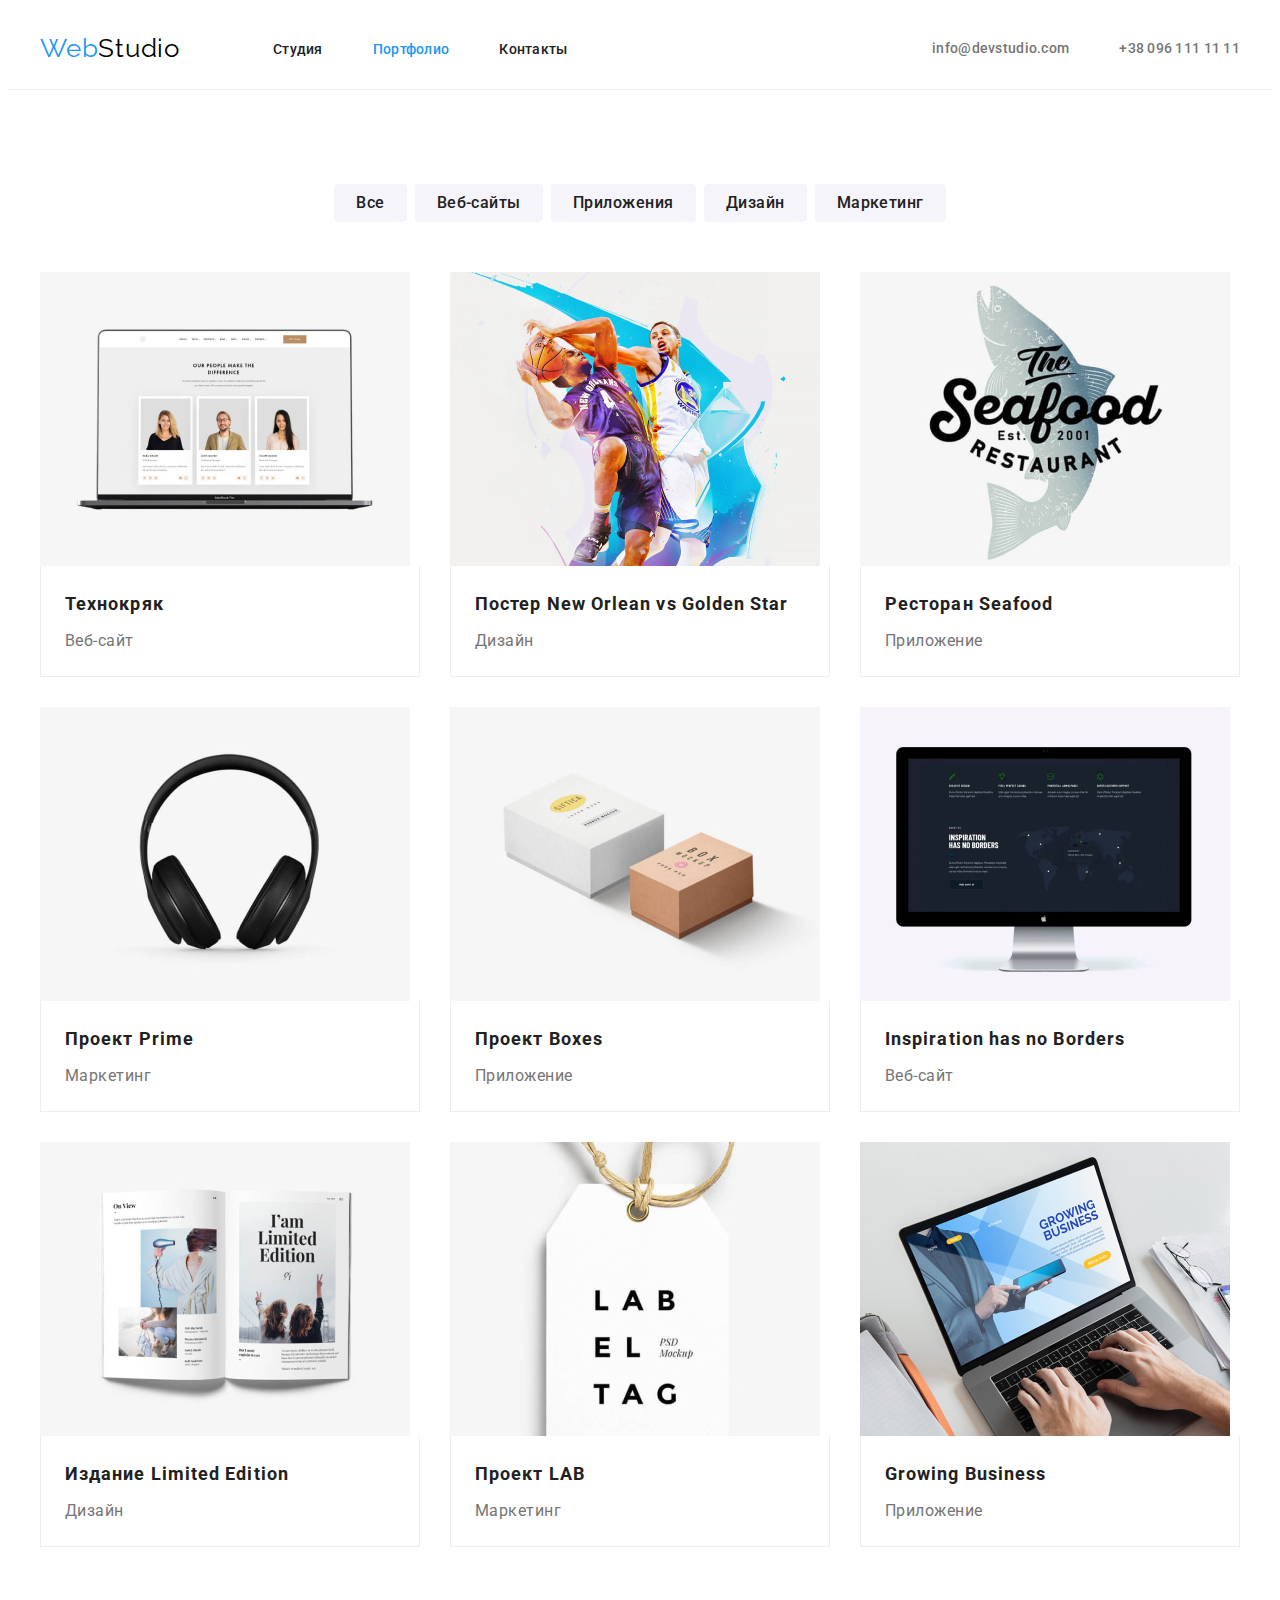
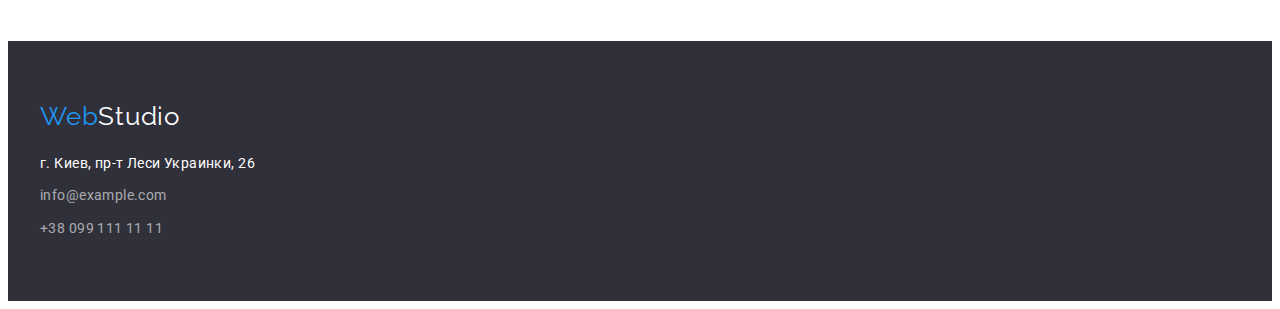
==== commit 28dcd8cd: "edits" ====
--- a/portfolio.html
+++ b/portfolio.html
@@ -23,24 +23,32 @@
       <div class="container main-nav">
         <a class="logo link" href=""><span class="logo-icon">Web</span>Studio</a>
         <nav class="nav">
-          <ul class="site-nav list">
-            <li><a class="link" href="./index.html">Студия</a></li>
-            <li><a class="link current" href="./portfolio.html">Портфолио</a></li>
-            <li><a class="link" href="">Контакты</a></li>
+          <ul class="site-nav">
+            <li class="site-nav-item">
+              <a class="site-nav-link link" href="./index.html">Студия</a>
+            </li>
+            <li class="site-nav-item">
+              <a class="site-nav-link link current" href="./portfolio.html">Портфолио</a>
+            </li>
+            <li class="site-nav-item"><a class="site-nav-link link" href="">Контакты</a></li>
           </ul>
         </nav>
-        <ul class="contacts list">
-          <li><a class="link" href="mailto:info@devstudio.com"> info@devstudio.com</a></li>
-          <li><a class="link" href="tel:+380961111111">+38 096 111 11 11</a></li>
+        <ul class="contacts">
+          <li class="contacts-item">
+            <a class="contacts-link link" href="mailto:info@devstudio.com"> info@devstudio.com</a>
+          </li>
+          <li class="contacts-item">
+            <a class="contacts-link link" href="tel:+380961111111">+38 096 111 11 11</a>
+          </li>
         </ul>
       </div>
     </header>
     <main>
-      <section class="portfolio section">
+      <section class="section">
         <div class="container">
           <!--фильтр-->
-          <h1 hidden>Portfolio</h1>
-          <ul class="btn-list list">
+          <h1 class="visually-hidden">Portfolio</h1>
+          <ul class="btn-list">
             <li class="btn-items">
               <button class="btn" type="button">Все</button>
             </li>
@@ -59,16 +67,10 @@
           </ul>
 
           <!--Галерея фото-->
-          <ul class="photo-list list">
+          <ul class="photo-list">
             <li class="photo">
               <a class="link" href="">
-                <img
-                  class="image"
-                  src="./images/notebook.jpg"
-                  alt="technokryak"
-                  width="370"
-                  height="294"
-                />
+                <img src="./images/notebook.jpg" alt="technokryak" width="370" height="294" />
                 <div class="border">
                   <h2 class="portfolio-items">Технокряк</h2>
                   <p class="portfolio-text">Веб-сайт</p>
@@ -78,7 +80,6 @@
             <li class="photo">
               <a class="link" href="">
                 <img
-                  class="image"
                   src="./images/basketball.jpg"
                   alt="poster-new-orlean-vs-srat"
                   width="370"
@@ -92,13 +93,7 @@
             </li>
             <li class="photo">
               <a class="link" href="">
-                <img
-                  class="image"
-                  src="./images/restaurant.jpg"
-                  alt="seafood"
-                  width="370"
-                  height="294"
-                />
+                <img src="./images/restaurant.jpg" alt="seafood" width="370" height="294" />
                 <div class="border">
                   <h2 class="portfolio-items">Ресторан Seafood</h2>
                   <p class="portfolio-text">Приложение</p>
@@ -107,13 +102,7 @@
             </li>
             <li class="photo">
               <a class="link" href="">
-                <img
-                  class="image"
-                  src="./images/headphones.jpg"
-                  alt="project-prime"
-                  width="370"
-                  height="294"
-                />
+                <img src="./images/headphones.jpg" alt="project-prime" width="370" height="294" />
                 <div class="border">
                   <h2 class="portfolio-items">Проект Prime</h2>
                   <p class="portfolio-text">Маркетинг</p>
@@ -122,13 +111,7 @@
             </li>
             <li class="photo">
               <a class="link" href="">
-                <img
-                  class="image"
-                  src="./images/box.jpg"
-                  alt="project-boxes"
-                  width="370"
-                  height="294"
-                />
+                <img src="./images/box.jpg" alt="project-boxes" width="370" height="294" />
                 <div class="border">
                   <h2 class="portfolio-items">Проект Boxes</h2>
                   <p class="portfolio-text">Приложение</p>
@@ -138,7 +121,6 @@
             <li class="photo">
               <a class="link" href="">
                 <img
-                  class="image"
                   src="./images/monitor.jpg"
                   alt="isipiration-has-no-border"
                   width="370"
@@ -152,13 +134,7 @@
             </li>
             <li class="photo">
               <a class="link" href="">
-                <img
-                  class="image"
-                  src="./images/book.jpg"
-                  alt="limited-edition"
-                  width="370"
-                  height="294"
-                />
+                <img src="./images/book.jpg" alt="limited-edition" width="370" height="294" />
                 <div class="border">
                   <h2 class="portfolio-items">Издание Limited Edition</h2>
                   <p class="portfolio-text">Дизайн</p>
@@ -167,13 +143,7 @@
             </li>
             <li class="photo">
               <a class="link" href="">
-                <img
-                  class="image"
-                  src="./images/labeltag.jpg"
-                  alt="project-lab"
-                  width="370"
-                  height="294"
-                />
+                <img src="./images/labeltag.jpg" alt="project-lab" width="370" height="294" />
                 <div class="border">
                   <h2 class="portfolio-items">Проект LAB</h2>
                   <p class="portfolio-text">Маркетинг</p>
@@ -183,7 +153,6 @@
             <li class="photo">
               <a class="link" href="">
                 <img
-                  class="image"
                   src="./images/growingbusiness.jpg"
                   alt="growing-business"
                   width="370"
@@ -205,7 +174,7 @@
         <a class="logo-footer link" href=""><span class="footer-icon">Web</span>Studio</a>
 
         <address>
-          <ul class="footer-list list">
+          <ul class="footer-list">
             <li class="footer-items">
               <a class="footer-addres link" href="https://goo.gl/maps/AxwCZDzG8Fguy3GU9"
                 >г. Киев, пр-т Леси Украинки, 26</a
--- a/css/styles.css
+++ b/css/styles.css
@@ -13,7 +13,7 @@
 }
 
 /*для скрытия маркеров и боковых отступов*/
-.list {
+ul {
   list-style: none;
   padding: 0;
   margin: 0;
@@ -22,6 +22,20 @@
 /*для скрытия подчеркивания*/
 .link {
   text-decoration: none;
+}
+
+/* скрытие заголовков */
+.visually-hidden {
+  position: absolute;
+  width: 1px;
+  height: 1px;
+  margin: -1px;
+  border: 0;
+  padding: 0;
+  white-space: nowrap;
+  clip-path: inset(100%);
+  clip: rect(0 0 0 0);
+  overflow: hidden;
 }
 
 /* для центрирования и ограничечения контента по ширине */
@@ -35,6 +49,21 @@
 /* Верхний и нижний отступ */
 .section {
   padding: 94px 0;
+}
+
+/* image */
+img {
+  display: block;
+  max-width: 100%;
+  height: auto;
+}
+
+/* сброс стилей */
+h1,
+h2,
+h3,
+p {
+  margin: 0;
 }
 
 /*логотип*/
@@ -55,26 +84,26 @@
 .main-nav {
   display: flex;
   align-items: center;
-  padding-top: 24px;
+  padding-top: 25px;
   padding-bottom: 25px;
 }
 .site-nav {
   display: flex;
 }
 
-.site-nav > li:not(:last-child) {
+.site-nav-item:not(:last-child) {
   margin-right: 50px;
 }
 
-.site-nav a {
+.site-nav-link {
   color: var(--title-text-color);
   font-weight: 500;
   font-size: 14px;
   line-height: 1.14;
   letter-spacing: 0.02em;
 }
-.site-nav a:hover,
-.site-nav a:focus {
+.site-nav-link:hover,
+.site-nav-link:focus {
   color: var(--accent-color);
 }
 
@@ -87,11 +116,11 @@
   margin-left: auto;
 }
 
-.contacts > li:not(:last-child) {
+.contacts-item:not(:last-child) {
   margin-right: 50px;
 }
 
-.contacts a {
+.contacts-link {
   color: var(--primary-text-color);
   font-weight: 500;
   font-size: 14px;
@@ -99,20 +128,21 @@
   letter-spacing: 0.02em;
 }
 
-.contacts a:hover,
-.contacts a:focus {
+.contacts-link:hover,
+.contacts-link:focus {
   color: var(--accent-color);
 }
 
 /* рамка под хедером */
 .header {
-  border: 1px solid #ececec;
+  border-bottom: 1px solid #ececec;
 }
 
 /*index.html*/
 
 /*hero*/
 .hero {
+  padding: 200px 0;
   text-align: center;
   margin: 0 auto;
   background-color: var(--section-color);
@@ -121,7 +151,6 @@
 .hero-title {
   margin-top: 0;
   margin-bottom: 30px;
-  padding-top: 200px;
 
   color: var(--white-color);
   font-weight: 900;
@@ -132,7 +161,6 @@
 }
 
 .hero-button {
-  margin-bottom: 200px;
   align-items: center;
   text-align: center;
   letter-spacing: 0.06em;
@@ -157,11 +185,6 @@
 }
 
 /*Особенности*/
-.section-feature {
-  margin-top: 0;
-  margin-bottom: 0;
-}
-
 .feature-list {
   display: flex;
   flex-wrap: wrap;
@@ -197,7 +220,7 @@
 
 /*чем мы занимаемся & наша команда*/
 .work {
-  padding: 0;
+  padding-top: 0;
 }
 .section-title {
   margin-top: 0;
@@ -216,7 +239,6 @@
   flex-wrap: wrap;
 }
 .box {
-  padding-bottom: 94px;
   margin-right: 30px;
 }
 
@@ -227,8 +249,6 @@
 /*наша команда*/
 .comand {
   background-color: #f5f4fa;
-  margin-top: 0;
-  margin-bottom: 0;
 }
 
 .icon {
@@ -248,9 +268,12 @@
   margin-right: 0;
 }
 
+.subtitle-icon {
+  margin: 30px 0;
+}
+
 .section-avatar {
-  margin-top: 30px;
-  margin-bottom: 0;
+  margin-bottom: 10px;
 
   color: var(--title-text-color);
   font-weight: 500;
@@ -262,10 +285,6 @@
 }
 
 .icon-text {
-  margin-top: 10px;
-  margin-bottom: 0;
-  padding-bottom: 30px;
-
   font-size: 16px;
   line-height: 1.19;
   letter-spacing: 0.03em;
@@ -275,13 +294,12 @@
 
 /*footer*/
 .footer {
-  display: flex;
-  margin: 0 auto;
   padding: 60px 0;
   background-color: var(--section-color);
 }
 
 .logo-footer {
+  display: inline-block;
   margin-bottom: 20px;
   color: var(--white-color);
   font-family: Raleway;
@@ -294,13 +312,12 @@
   color: var(--accent-color);
 }
 
-.footer-list {
-  margin-top: 20px;
-}
-
 .footer-items {
-  /* margin-top: 20px; */
   margin-bottom: 9px;
+}
+
+.footer-items:last-child {
+  margin-bottom: 0px;
 }
 
 .footer-addres {
@@ -313,7 +330,6 @@
 }
 
 .footer-contacts {
-  margin-bottom: 9px;
   font-style: normal;
   color: rgba(255, 255, 255, 0.6);
   background-color: var(--section-color);
@@ -329,16 +345,10 @@
 
 /*Portfolio*/
 /*buttons*/
-
-.portfolio {
-  text-align: center;
-  padding-top: 0;
-}
-
 .btn-list {
   display: flex;
-  flex-wrap: wrap;
   justify-content: center;
+  margin-bottom: 50px;
 }
 
 .btn-items {
@@ -350,10 +360,9 @@
 }
 
 .btn {
-  margin-top: 84px;
-  margin-bottom: 50px;
   padding: 6px 22px;
   border-radius: 4px;
+  border: transparent;
 
   background-color: #f5f4fa;
   color: var(--title-text-color);
@@ -379,26 +388,26 @@
 }
 
 .photo {
+  width: calc((100% - 60px) / 3);
   margin-right: 30px;
   margin-bottom: 30px;
 }
 
-.image {
-  display: block;
+.photo:nth-child(3n) {
+  margin-right: 0;
+}
+
+.photo:nth-last-child(-n + 3) {
+  margin-bottom: 0;
 }
 
 .photo > .link {
   margin-bottom: 0;
 }
 
-.photo:nth-child(3n) {
-  margin-right: 0;
-}
-
 /*галлерея фото*/
 .portfolio-items {
-  margin: 0px 24px 4px 24px;
-  padding-top: 20px;
+  margin-bottom: 4px;
   color: var(--title-text-color);
   font-weight: 700;
   font-size: 18px;
@@ -408,7 +417,6 @@
 }
 
 .portfolio-text {
-  margin: 0 24px 20px 24px;
   font-size: 16px;
   line-height: 1.87;
   letter-spacing: 0.03em;
@@ -416,8 +424,7 @@
 }
 
 .border {
-  text-align: left;
-  margin-top: 0;
+  padding: 20px 24px;
   border-left: 1px solid #eeeeee;
   border-right: 1px solid #eeeeee;
   border-bottom: 1px solid #eeeeee;
